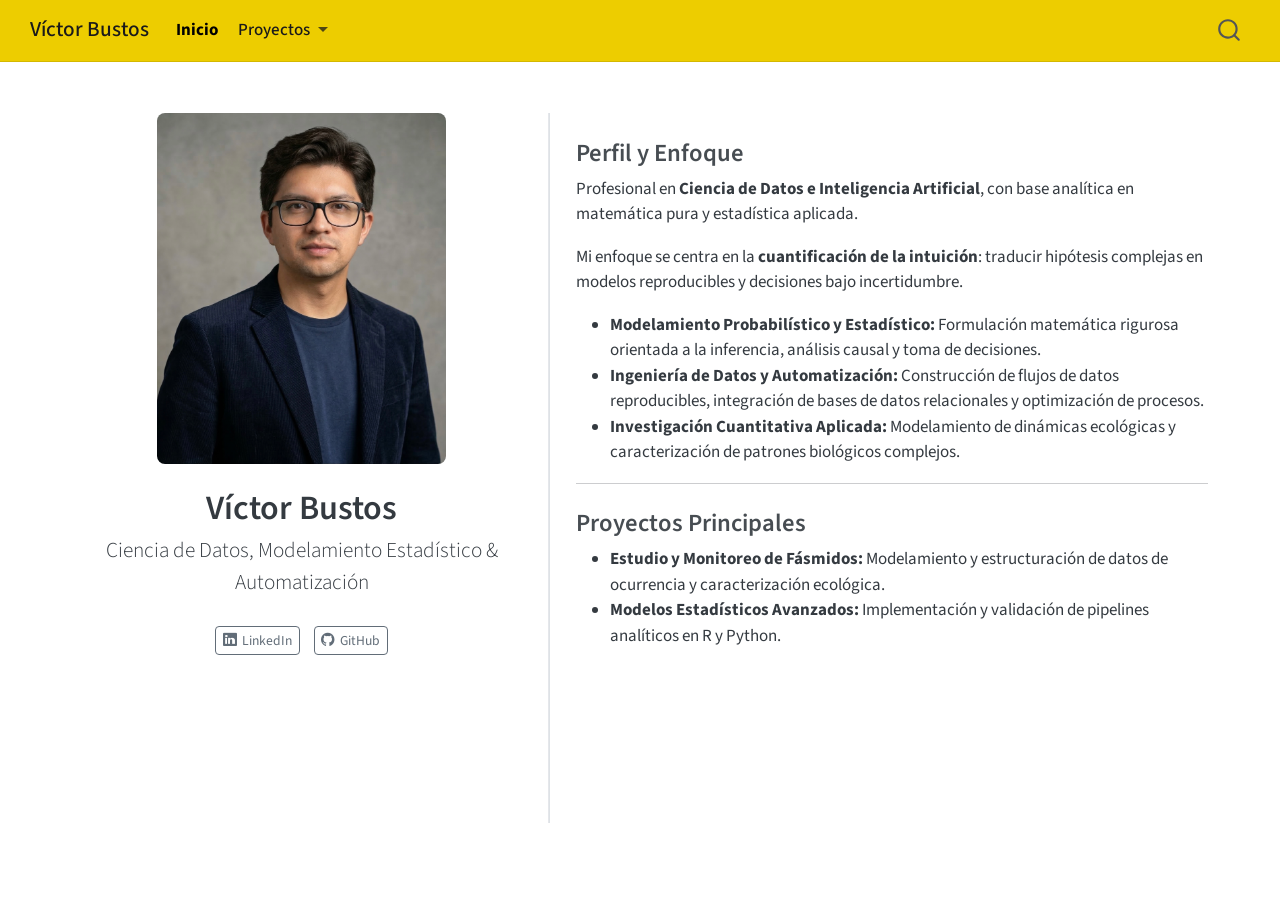
==== index.html @ 77a29baf "Built site for gh-pages" ====
<!DOCTYPE html>
<html xmlns="http://www.w3.org/1999/xhtml" lang="en" xml:lang="en"><head>

<meta charset="utf-8">
<meta name="generator" content="quarto-1.10.18">

<meta name="viewport" content="width=device-width, initial-scale=1.0, user-scalable=yes">


<title>Víctor Bustos</title>
<style>
/* Default styles provided by pandoc.
** See https://pandoc.org/MANUAL.html#variables-for-html for config info.
*/
span.smallcaps{font-variant: small-caps;}
div.columns{display: flex; gap: 1.5em;}
div.column{flex: auto;}
@media screen {
div.columns{gap: min(4vw, 1.5em);}
div.column{overflow-x: auto;}
}
div.hanging-indent{margin-left: 1.5em; text-indent: -1.5em;}
ul.task-list{list-style: none;}
ul.task-list li input[type="checkbox"] {
  width: 0.8em;
  margin: 0 0.8em 0.2em -1em; /* quarto-specific, see https://github.com/quarto-dev/quarto-cli/issues/4556 */ 
  vertical-align: middle;
}
</style>


<script src="site_libs/quarto-nav/quarto-nav.js"></script>
<script src="site_libs/quarto-nav/headroom.min.js"></script>
<script src="site_libs/clipboard/clipboard.min.js"></script>
<script src="site_libs/quarto-search/autocomplete.umd.js"></script>
<script src="site_libs/quarto-search/fuse.min.js"></script>
<script src="site_libs/quarto-search/quarto-search.js"></script>
<meta name="quarto:offset" content="./">
<script src="site_libs/quarto-html/quarto.js" type="module"></script>
<script src="site_libs/quarto-html/tabsets/tabsets.js" type="module"></script>
<script src="site_libs/quarto-html/popper.min.js"></script>
<script src="site_libs/quarto-html/tippy.umd.min.js"></script>
<link href="site_libs/quarto-html/tippy.css" rel="stylesheet">
<link href="site_libs/quarto-html/quarto-syntax-highlighting-64a204ab8560d761af7679ceaba22944.css" rel="stylesheet" id="quarto-text-highlighting-styles">
<script src="site_libs/bootstrap/bootstrap.min.js"></script>
<link href="site_libs/bootstrap/bootstrap-icons.css" rel="stylesheet">
<link href="site_libs/bootstrap/bootstrap-445b8638c3d06994fee0907d791121c4.min.css" rel="stylesheet" append-hash="true" id="quarto-bootstrap" data-mode="light">
<script id="quarto-search-options" type="application/json">{
  "location": "navbar",
  "copy-button": false,
  "collapse-after": 3,
  "panel-placement": "end",
  "type": "overlay",
  "limit": 50,
  "keyboard-shortcut": [
    "f",
    "/",
    "s"
  ],
  "show-item-context": false,
  "language": {
    "search-no-results-text": "No results",
    "search-matching-documents-text": "matching documents",
    "search-copy-link-title": "Copy link to search",
    "search-hide-matches-text": "Hide additional matches",
    "search-more-match-text": "more match in this document",
    "search-more-matches-text": "more matches in this document",
    "search-clear-button-title": "Clear",
    "search-text-placeholder": "",
    "search-detached-cancel-button-title": "Cancel",
    "search-submit-button-title": "Submit",
    "search-label": "Search"
  }
}</script>


<link rel="stylesheet" href="styles.css">
</head>

<body class="nav-fixed quarto-light">

<div id="quarto-search-results"></div>
  <header id="quarto-header" class="headroom fixed-top">
    <nav class="navbar navbar-expand-lg " data-bs-theme="dark">
      <div class="navbar-container container-fluid">
      <div class="navbar-brand-container mx-auto">
    <a class="navbar-brand" href="./index.html">
    <span class="navbar-title">Víctor Bustos</span>
    </a>
  </div>
            <div id="quarto-search" class="" title="Search"></div>
          <button class="navbar-toggler" type="button" data-bs-toggle="collapse" data-bs-target="#navbarCollapse" aria-controls="navbarCollapse" role="menu" aria-expanded="false" aria-label="Toggle navigation" onclick="if (window.quartoToggleHeadroom) { window.quartoToggleHeadroom(); }">
  <span class="navbar-toggler-icon"></span>
</button>
          <div class="collapse navbar-collapse" id="navbarCollapse">
            <ul class="navbar-nav navbar-nav-scroll me-auto">
  <li class="nav-item">
    <a class="nav-link active" href="./index.html" aria-current="page"> 
<span class="menu-text">Inicio</span></a>
  </li>  
  <li class="nav-item dropdown ">
    <a class="nav-link dropdown-toggle" href="#" id="nav-menu-proyectos" role="link" data-bs-toggle="dropdown" aria-expanded="false">
 <span class="menu-text">Proyectos</span>
    </a>
    <ul class="dropdown-menu" aria-labelledby="nav-menu-proyectos">    
        <li>
    <a class="dropdown-item" href="./fasmidos.html">
 <span class="dropdown-text">Monitoreo de Fásmidos</span></a>
  </li>  
    </ul>
  </li>
</ul>
          </div> <!-- /navcollapse -->
            <div class="quarto-navbar-tools">
</div>
      </div> <!-- /container-fluid -->
    </nav>
</header>
<!-- content -->
<div id="quarto-content" class="quarto-container page-columns page-rows-contents page-layout-full page-navbar">
<!-- sidebar -->
<!-- margin-sidebar -->
    
<!-- main -->
<div class="quarto-about-trestles column-page">
  <div class="about-entity">
    <img src="profile.jpg" class="about-image
  rectangle " style="width: 17em;">
<header id="title-block-header" class="quarto-title-block default">
<div class="quarto-title">
<h1 class="title">Víctor Bustos</h1>
<p class="subtitle lead">Ciencia de Datos, Modelamiento Estadístico &amp; Automatización</p>
</div>
<div class="quarto-title-meta column-page">
  </div>
</header>
    <div class="about-links">
  <a href="https://www.linkedin.com/in/victorbustos-stats" class="about-link" rel="" target="">
    <i class="bi bi-linkedin"></i>
     <span class="about-link-text">LinkedIn</span>
  </a>
  <a href="https://github.com/vitoac-22" class="about-link" rel="" target="">
    <i class="bi bi-github"></i>
     <span class="about-link-text">GitHub</span>
  </a>
</div>
  </div>
  <div class="about-contents"><main class="content column-page" id="quarto-document-content">
<section id="perfil-y-enfoque" class="level3">
<h3 data-anchor-id="perfil-y-enfoque">Perfil y Enfoque</h3>
<p>Profesional en <strong>Ciencia de Datos e Inteligencia Artificial</strong>, con base analítica en matemática pura y estadística aplicada.</p>
<p>Mi enfoque se centra en la <strong>cuantificación de la intuición</strong>: traducir hipótesis complejas en modelos reproducibles y decisiones bajo incertidumbre.</p>
<ul>
<li><strong>Modelamiento Probabilístico y Estadístico:</strong> Formulación matemática rigurosa orientada a la inferencia, análisis causal y toma de decisiones.</li>
<li><strong>Ingeniería de Datos y Automatización:</strong> Construcción de flujos de datos reproducibles, integración de bases de datos relacionales y optimización de procesos.</li>
<li><strong>Investigación Cuantitativa Aplicada:</strong> Modelamiento de dinámicas ecológicas y caracterización de patrones biológicos complejos.</li>
</ul>
<hr>
</section>
<section id="proyectos-principales" class="level3">
<h3 data-anchor-id="proyectos-principales">Proyectos Principales</h3>
<ul>
<li><strong>Estudio y Monitoreo de Fásmidos:</strong> Modelamiento y estructuración de datos de ocurrencia y caracterización ecológica.</li>
<li><strong>Modelos Estadísticos Avanzados:</strong> Implementación y validación de pipelines analíticos en R y Python.</li>
</ul>


</section>
</main></div>
</div>
 <!-- /main -->
<script id="quarto-html-after-body" type="application/javascript">
  window.document.addEventListener("DOMContentLoaded", function (event) {
    const isCodeAnnotation = (el) => {
      for (const clz of el.classList) {
        if (clz.startsWith('code-annotation-')) {                     
          return true;
        }
      }
      return false;
    }
    const onCopySuccess = function(e) {
      // button target
      const button = e.trigger;
      // don't keep focus
      button.blur();
      // flash "checked"
      button.classList.add('code-copy-button-checked');
      var currentTitle = button.getAttribute("title");
      button.setAttribute("title", "Copied!");
      let tooltip;
      if (window.bootstrap) {
        button.setAttribute("data-bs-toggle", "tooltip");
        button.setAttribute("data-bs-placement", "left");
        button.setAttribute("data-bs-title", "Copied!");
        tooltip = new bootstrap.Tooltip(button, 
          { trigger: "manual", 
            customClass: "code-copy-button-tooltip",
            offset: [0, -8]});
        tooltip.show();    
      }
      setTimeout(function() {
        if (tooltip) {
          tooltip.hide();
          button.removeAttribute("data-bs-title");
          button.removeAttribute("data-bs-toggle");
          button.removeAttribute("data-bs-placement");
        }
        button.setAttribute("title", currentTitle);
        button.classList.remove('code-copy-button-checked');
      }, 1000);
      // clear code selection
      e.clearSelection();
    }
    const getTextToCopy = function(trigger) {
      const outerScaffold = trigger.parentElement.cloneNode(true);
      const codeEl = outerScaffold.querySelector('code');
      for (const childEl of codeEl.children) {
        if (isCodeAnnotation(childEl)) {
          childEl.remove();
        }
      }
      return codeEl.innerText;
    }
    const clipboard = new window.ClipboardJS('.code-copy-button:not([data-in-quarto-modal])', {
      text: getTextToCopy
    });
    clipboard.on('success', onCopySuccess);
    if (window.document.getElementById('quarto-embedded-source-code-modal')) {
      const clipboardModal = new window.ClipboardJS('.code-copy-button[data-in-quarto-modal]', {
        text: getTextToCopy,
        container: window.document.getElementById('quarto-embedded-source-code-modal')
      });
      clipboardModal.on('success', onCopySuccess);
    }
      var localhostRegex = new RegExp(/^(?:http|https):\/\/localhost\:?[0-9]*\//);
      var mailtoRegex = new RegExp(/^mailto:/);
        var filterRegex = new RegExp('/' + window.location.host + '/');
      var isInternal = (href) => {
          return filterRegex.test(href) || localhostRegex.test(href) || mailtoRegex.test(href);
      }
      // Inspect non-navigation links and adorn them if external
     var links = window.document.querySelectorAll('a[href]:not(.nav-link):not(.navbar-brand):not(.toc-action):not(.sidebar-link):not(.sidebar-item-toggle):not(.pagination-link):not(.no-external):not([aria-hidden]):not(.dropdown-item):not(.quarto-navigation-tool):not(.about-link)');
      for (var i=0; i<links.length; i++) {
        const link = links[i];
        if (!isInternal(link.href)) {
          // undo the damage that might have been done by quarto-nav.js in the case of
          // links that we want to consider external
          if (link.dataset.originalHref !== undefined) {
            link.href = link.dataset.originalHref;
          }
        }
      }
    function tippyHover(el, contentFn, onTriggerFn, onUntriggerFn) {
      const config = {
        allowHTML: true,
        maxWidth: 500,
        delay: 100,
        arrow: false,
        appendTo: function(el) {
            return el.parentElement;
        },
        interactive: true,
        interactiveBorder: 10,
        theme: 'quarto',
        placement: 'bottom-start',
      };
      if (contentFn) {
        config.content = contentFn;
      }
      if (onTriggerFn) {
        config.onTrigger = onTriggerFn;
      }
      if (onUntriggerFn) {
        config.onUntrigger = onUntriggerFn;
      }
      window.tippy(el, config); 
    }
    const noterefs = window.document.querySelectorAll('a[role="doc-noteref"]');
    for (var i=0; i<noterefs.length; i++) {
      const ref = noterefs[i];
      tippyHover(ref, function() {
        // use id or data attribute instead here
        let href = ref.getAttribute('data-footnote-href') || ref.getAttribute('href');
        try { href = new URL(href).hash; } catch {}
        const id = href.replace(/^#\/?/, "");
        const note = window.document.getElementById(id);
        if (note) {
          return note.innerHTML;
        } else {
          return "";
        }
      });
    }
    const xrefs = window.document.querySelectorAll('a.quarto-xref');
    const processXRef = (id, note) => {
      // Strip column container classes
      const stripColumnClz = (el) => {
        el.classList.remove("page-full", "page-columns");
        if (el.children) {
          for (const child of el.children) {
            stripColumnClz(child);
          }
        }
      }
      stripColumnClz(note)
      if (id === null || id.startsWith('sec-')) {
        // Special case sections, only their first couple elements
        const container = document.createElement("div");
        if (note.children && note.children.length > 2) {
          container.appendChild(note.children[0].cloneNode(true));
          for (let i = 1; i < note.children.length; i++) {
            const child = note.children[i];
            if (child.tagName === "P" && child.innerText === "") {
              continue;
            } else {
              container.appendChild(child.cloneNode(true));
              break;
            }
          }
          if (window.Quarto?.typesetMath) {
            window.Quarto.typesetMath(container);
          }
          return container.innerHTML
        } else {
          if (window.Quarto?.typesetMath) {
            window.Quarto.typesetMath(note);
          }
          return note.innerHTML;
        }
      } else {
        // Remove any anchor links if they are present
        const anchorLink = note.querySelector('a.anchorjs-link');
        if (anchorLink) {
          anchorLink.remove();
        }
        if (window.Quarto?.typesetMath) {
          window.Quarto.typesetMath(note);
        }
        if (note.classList.contains("callout")) {
          return note.outerHTML;
        } else {
          return note.innerHTML;
        }
      }
    }
    for (var i=0; i<xrefs.length; i++) {
      const xref = xrefs[i];
      tippyHover(xref, undefined, function(instance) {
        instance.disable();
        let url = xref.getAttribute('href');
        let hash = undefined; 
        if (url.startsWith('#')) {
          hash = url;
        } else {
          try { hash = new URL(url).hash; } catch {}
        }
        if (hash) {
          const id = hash.replace(/^#\/?/, "");
          const note = window.document.getElementById(id);
          if (note !== null) {
            try {
              const html = processXRef(id, note.cloneNode(true));
              instance.setContent(html);
            } finally {
              instance.enable();
              instance.show();
            }
          } else {
            // See if we can fetch this
            fetch(url.split('#')[0])
            .then(res => res.text())
            .then(html => {
              const parser = new DOMParser();
              const htmlDoc = parser.parseFromString(html, "text/html");
              const note = htmlDoc.getElementById(id);
              if (note !== null) {
                const html = processXRef(id, note);
                instance.setContent(html);
              } 
            }).finally(() => {
              instance.enable();
              instance.show();
            });
          }
        } else {
          // See if we can fetch a full url (with no hash to target)
          // This is a special case and we should probably do some content thinning / targeting
          fetch(url)
          .then(res => res.text())
          .then(html => {
            const parser = new DOMParser();
            const htmlDoc = parser.parseFromString(html, "text/html");
            const note = htmlDoc.querySelector('main.content');
            if (note !== null) {
              // This should only happen for chapter cross references
              // (since there is no id in the URL)
              // remove the first header
              if (note.children.length > 0 && note.children[0].tagName === "HEADER") {
                note.children[0].remove();
              }
              const html = processXRef(null, note);
              instance.setContent(html);
            } 
          }).finally(() => {
            instance.enable();
            instance.show();
          });
        }
      }, function(instance) {
      });
    }
        let selectedAnnoteEl;
        const selectorForAnnotation = ( cell, annotation) => {
          let cellAttr = 'data-code-cell="' + cell + '"';
          let lineAttr = 'data-code-annotation="' +  annotation + '"';
          const selector = 'span[' + cellAttr + '][' + lineAttr + ']';
          return selector;
        }
        const selectCodeLines = (annoteEl) => {
          const doc = window.document;
          const targetCell = annoteEl.getAttribute("data-target-cell");
          const targetAnnotation = annoteEl.getAttribute("data-target-annotation");
          const annoteSpan = window.document.querySelector(selectorForAnnotation(targetCell, targetAnnotation));
          const lines = annoteSpan.getAttribute("data-code-lines").split(",");
          const lineIds = lines.map((line) => {
            return targetCell + "-" + line;
          })
          let top = null;
          let height = null;
          let parent = null;
          if (lineIds.length > 0) {
              //compute the position of the single el (top and bottom and make a div)
              const el = window.document.getElementById(lineIds[0]);
              top = el.offsetTop;
              height = el.offsetHeight;
              parent = el.parentElement.parentElement;
            if (lineIds.length > 1) {
              const lastEl = window.document.getElementById(lineIds[lineIds.length - 1]);
              const bottom = lastEl.offsetTop + lastEl.offsetHeight;
              height = bottom - top;
            }
            if (top !== null && height !== null && parent !== null) {
              // cook up a div (if necessary) and position it 
              let div = window.document.getElementById("code-annotation-line-highlight");
              if (div === null) {
                div = window.document.createElement("div");
                div.setAttribute("id", "code-annotation-line-highlight");
                div.style.position = 'absolute';
                parent.appendChild(div);
              }
              div.style.top = top - 2 + "px";
              div.style.height = height + 4 + "px";
              div.style.left = 0;
              let gutterDiv = window.document.getElementById("code-annotation-line-highlight-gutter");
              if (gutterDiv === null) {
                gutterDiv = window.document.createElement("div");
                gutterDiv.setAttribute("id", "code-annotation-line-highlight-gutter");
                gutterDiv.style.position = 'absolute';
                const codeCell = window.document.getElementById(targetCell);
                const gutter = codeCell.querySelector('.code-annotation-gutter');
                gutter.appendChild(gutterDiv);
              }
              gutterDiv.style.top = top - 2 + "px";
              gutterDiv.style.height = height + 4 + "px";
            }
            selectedAnnoteEl = annoteEl;
          }
        };
        const unselectCodeLines = () => {
          const elementsIds = ["code-annotation-line-highlight", "code-annotation-line-highlight-gutter"];
          elementsIds.forEach((elId) => {
            const div = window.document.getElementById(elId);
            if (div) {
              div.remove();
            }
          });
          selectedAnnoteEl = undefined;
        };
          // Handle positioning of the toggle
      window.addEventListener(
        "resize",
        throttle(() => {
          elRect = undefined;
          if (selectedAnnoteEl) {
            selectCodeLines(selectedAnnoteEl);
          }
        }, 10)
      );
      function throttle(fn, ms) {
      let throttle = false;
      let timer;
        return (...args) => {
          if(!throttle) { // first call gets through
              fn.apply(this, args);
              throttle = true;
          } else { // all the others get throttled
              if(timer) clearTimeout(timer); // cancel #2
              timer = setTimeout(() => {
                fn.apply(this, args);
                timer = throttle = false;
              }, ms);
          }
        };
      }
        // Attach click handler to the DT
        const annoteDls = window.document.querySelectorAll('dt[data-target-cell]');
        for (const annoteDlNode of annoteDls) {
          annoteDlNode.addEventListener('click', (event) => {
            const clickedEl = event.target;
            if (clickedEl !== selectedAnnoteEl) {
              unselectCodeLines();
              const activeEl = window.document.querySelector('dt[data-target-cell].code-annotation-active');
              if (activeEl) {
                activeEl.classList.remove('code-annotation-active');
              }
              selectCodeLines(clickedEl);
              clickedEl.classList.add('code-annotation-active');
            } else {
              // Unselect the line
              unselectCodeLines();
              clickedEl.classList.remove('code-annotation-active');
            }
          });
        }
    const findCites = (el) => {
      const parentEl = el.parentElement;
      if (parentEl) {
        const cites = parentEl.dataset.cites;
        if (cites) {
          return {
            el,
            cites: cites.split(' ')
          };
        } else {
          return findCites(el.parentElement)
        }
      } else {
        return undefined;
      }
    };
    var bibliorefs = window.document.querySelectorAll('a[role="doc-biblioref"]');
    for (var i=0; i<bibliorefs.length; i++) {
      const ref = bibliorefs[i];
      const citeInfo = findCites(ref);
      if (citeInfo) {
        tippyHover(citeInfo.el, function() {
          var popup = window.document.createElement('div');
          citeInfo.cites.forEach(function(cite) {
            var citeDiv = window.document.createElement('div');
            citeDiv.classList.add('hanging-indent');
            citeDiv.classList.add('csl-entry');
            var biblioDiv = window.document.getElementById('ref-' + cite);
            if (biblioDiv) {
              citeDiv.innerHTML = biblioDiv.innerHTML;
            }
            popup.appendChild(citeDiv);
          });
          return popup.innerHTML;
        });
      }
    }
  });
  </script>
</div> <!-- /content -->




</body></html>
---- site_libs/quarto-html/tippy.css ----
.tippy-box[data-animation=fade][data-state=hidden]{opacity:0}[data-tippy-root]{max-width:calc(100vw - 10px)}.tippy-box{position:relative;background-color:#333;color:#fff;border-radius:4px;font-size:14px;line-height:1.4;white-space:normal;outline:0;transition-property:transform,visibility,opacity}.tippy-box[data-placement^=top]>.tippy-arrow{bottom:0}.tippy-box[data-placement^=top]>.tippy-arrow:before{bottom:-7px;left:0;border-width:8px 8px 0;border-top-color:initial;transform-origin:center top}.tippy-box[data-placement^=bottom]>.tippy-arrow{top:0}.tippy-box[data-placement^=bottom]>.tippy-arrow:before{top:-7px;left:0;border-width:0 8px 8px;border-bottom-color:initial;transform-origin:center bottom}.tippy-box[data-placement^=left]>.tippy-arrow{right:0}.tippy-box[data-placement^=left]>.tippy-arrow:before{border-width:8px 0 8px 8px;border-left-color:initial;right:-7px;transform-origin:center left}.tippy-box[data-placement^=right]>.tippy-arrow{left:0}.tippy-box[data-placement^=right]>.tippy-arrow:before{left:-7px;border-width:8px 8px 8px 0;border-right-color:initial;transform-origin:center right}.tippy-box[data-inertia][data-state=visible]{transition-timing-function:cubic-bezier(.54,1.5,.38,1.11)}.tippy-arrow{width:16px;height:16px;color:#333}.tippy-arrow:before{content:"";position:absolute;border-color:transparent;border-style:solid}.tippy-content{position:relative;padding:5px 9px;z-index:1}
---- site_libs/quarto-html/quarto-syntax-highlighting-64a204ab8560d761af7679ceaba22944.css ----
/* quarto syntax highlight colors */
:root {
  --quarto-hl-ot-color: #003B4F;
  --quarto-hl-at-color: #657422;
  --quarto-hl-ss-color: #20794D;
  --quarto-hl-an-color: #5E5E5E;
  --quarto-hl-fu-color: #4758AB;
  --quarto-hl-st-color: #20794D;
  --quarto-hl-cf-color: #003B4F;
  --quarto-hl-op-color: #5E5E5E;
  --quarto-hl-er-color: #AD0000;
  --quarto-hl-bn-color: #AD0000;
  --quarto-hl-al-color: #AD0000;
  --quarto-hl-va-color: #111111;
  --quarto-hl-bu-color: inherit;
  --quarto-hl-ex-color: inherit;
  --quarto-hl-pp-color: #AD0000;
  --quarto-hl-in-color: #5E5E5E;
  --quarto-hl-vs-color: #20794D;
  --quarto-hl-wa-color: #5E5E5E;
  --quarto-hl-do-color: #5E5E5E;
  --quarto-hl-im-color: #00769E;
  --quarto-hl-ch-color: #20794D;
  --quarto-hl-dt-color: #AD0000;
  --quarto-hl-fl-color: #AD0000;
  --quarto-hl-co-color: #5E5E5E;
  --quarto-hl-cv-color: #5E5E5E;
  --quarto-hl-cn-color: #8f5902;
  --quarto-hl-sc-color: #5E5E5E;
  --quarto-hl-dv-color: #AD0000;
  --quarto-hl-kw-color: #003B4F;
}

/* other quarto variables */
:root {
  --quarto-font-monospace: SFMono-Regular, Menlo, Monaco, Consolas, "Liberation Mono", "Courier New", monospace;
}

/* syntax highlight based on Pandoc's rules */
pre > code.sourceCode > span {
  color: #003B4F;
}

code.sourceCode > span {
  color: #003B4F;
}

div.sourceCode,
div.sourceCode pre.sourceCode {
  color: #003B4F;
}

/* Normal */
code span {
  color: #003B4F;
}

/* Alert */
code span.al {
  color: #AD0000;
  font-style: inherit;
}

/* Annotation */
code span.an {
  color: #5E5E5E;
  font-style: inherit;
}

/* Attribute */
code span.at {
  color: #657422;
  font-style: inherit;
}

/* BaseN */
code span.bn {
  color: #AD0000;
  font-style: inherit;
}

/* BuiltIn */
code span.bu {
  font-style: inherit;
}

/* ControlFlow */
code span.cf {
  color: #003B4F;
  font-weight: bold;
  font-style: inherit;
}

/* Char */
code span.ch {
  color: #20794D;
  font-style: inherit;
}

/* Constant */
code span.cn {
  color: #8f5902;
  font-style: inherit;
}

/* Comment */
code span.co {
  color: #5E5E5E;
  font-style: inherit;
}

/* CommentVar */
code span.cv {
  color: #5E5E5E;
  font-style: italic;
}

/* Documentation */
code span.do {
  color: #5E5E5E;
  font-style: italic;
}

/* DataType */
code span.dt {
  color: #AD0000;
  font-style: inherit;
}

/* DecVal */
code span.dv {
  color: #AD0000;
  font-style: inherit;
}

/* Error */
code span.er {
  color: #AD0000;
  font-style: inherit;
}

/* Extension */
code span.ex {
  font-style: inherit;
}

/* Float */
code span.fl {
  color: #AD0000;
  font-style: inherit;
}

/* Function */
code span.fu {
  color: #4758AB;
  font-style: inherit;
}

/* Import */
code span.im {
  color: #00769E;
  font-style: inherit;
}

/* Information */
code span.in {
  color: #5E5E5E;
  font-style: inherit;
}

/* Keyword */
code span.kw {
  color: #003B4F;
  font-weight: bold;
  font-style: inherit;
}

/* Operator */
code span.op {
  color: #5E5E5E;
  font-style: inherit;
}

/* Other */
code span.ot {
  color: #003B4F;
  font-style: inherit;
}

/* Preprocessor */
code span.pp {
  color: #AD0000;
  font-style: inherit;
}

/* SpecialChar */
code span.sc {
  color: #5E5E5E;
  font-style: inherit;
}

/* SpecialString */
code span.ss {
  color: #20794D;
  font-style: inherit;
}

/* String */
code span.st {
  color: #20794D;
  font-style: inherit;
}

/* Variable */
code span.va {
  color: #111111;
  font-style: inherit;
}

/* VerbatimString */
code span.vs {
  color: #20794D;
  font-style: inherit;
}

/* Warning */
code span.wa {
  color: #5E5E5E;
  font-style: italic;
}

.prevent-inlining {
  content: "</";
}

/*# sourceMappingURL=9d8d5bb603a83b8298b89080a598c93b.css.map */
---- styles.css ----
/* Centrar la imagen de perfil en plantillas trestles */
.about-entity .about-image {
  margin-left: auto;
  margin-right: auto;
  display: block;
}

/* Barra de navegación superior */
.navbar {
  background-color: #EDCD00 !important;
  border-bottom: 1px solid #d4b800;
}

/* Enlaces y título en la barra superior */
.navbar .navbar-brand,
.navbar .nav-link,
.navbar .dropdown-toggle {
  color: #1a1a1a !important;
  font-weight: 500;
}

/* Estado activo o hover en la barra */
.navbar .nav-link:hover,
.navbar .nav-link.active {
  color: #000000 !important;
  font-weight: 700;
}

/* Icono de búsqueda */
.navbar .aa-Autocomplete-button,
.navbar .navbar-search-icon {
  color: #1a1a1a !important;
}

/* 1. Encuadre exacto de la foto (evita distorsión o corte de cabeza) */
.about-entity img {
  object-fit: cover;
  object-position: center top !important; /* Prioriza el encuadre en la parte superior/rostro */
  border-radius: 8px; /* Esquinas sutiles, no circulares */
}

/* 2. Mayor holgura y separación entre la columna izquierda y el texto */
.quarto-about-trestles .about-entity {
  padding-right: 2.5rem;
  border-right: 1px solid #e5e7eb; /* Línea divisoria limpia y sutil */
}

.quarto-about-trestles .about-contents {
  padding-left: 2.5rem;
}
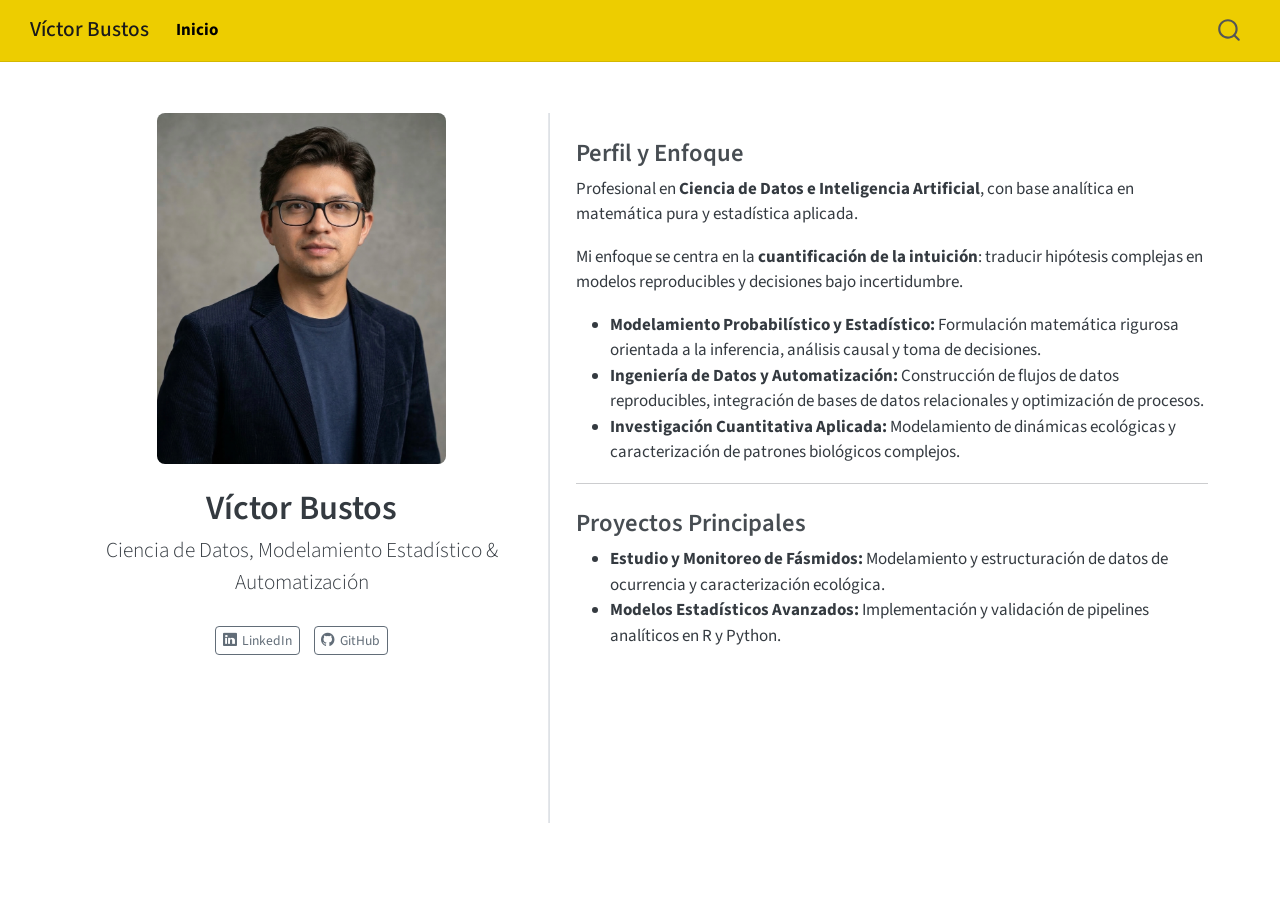
==== commit 16ecf942: "Built site for gh-pages" ====
--- a/index.html
+++ b/index.html
@@ -98,17 +98,6 @@
     <a class="nav-link active" href="./index.html" aria-current="page"> 
 <span class="menu-text">Inicio</span></a>
   </li>  
-  <li class="nav-item dropdown ">
-    <a class="nav-link dropdown-toggle" href="#" id="nav-menu-proyectos" role="link" data-bs-toggle="dropdown" aria-expanded="false">
- <span class="menu-text">Proyectos</span>
-    </a>
-    <ul class="dropdown-menu" aria-labelledby="nav-menu-proyectos">    
-        <li>
-    <a class="dropdown-item" href="./fasmidos.html">
- <span class="dropdown-text">Monitoreo de Fásmidos</span></a>
-  </li>  
-    </ul>
-  </li>
 </ul>
           </div> <!-- /navcollapse -->
             <div class="quarto-navbar-tools">
@@ -235,7 +224,7 @@
     }
       var localhostRegex = new RegExp(/^(?:http|https):\/\/localhost\:?[0-9]*\//);
       var mailtoRegex = new RegExp(/^mailto:/);
-        var filterRegex = new RegExp('/' + window.location.host + '/');
+        var filterRegex = new RegExp("https:\/\/vitoac-22\.github\.io\/portfolio\/");
       var isInternal = (href) => {
           return filterRegex.test(href) || localhostRegex.test(href) || mailtoRegex.test(href);
       }
